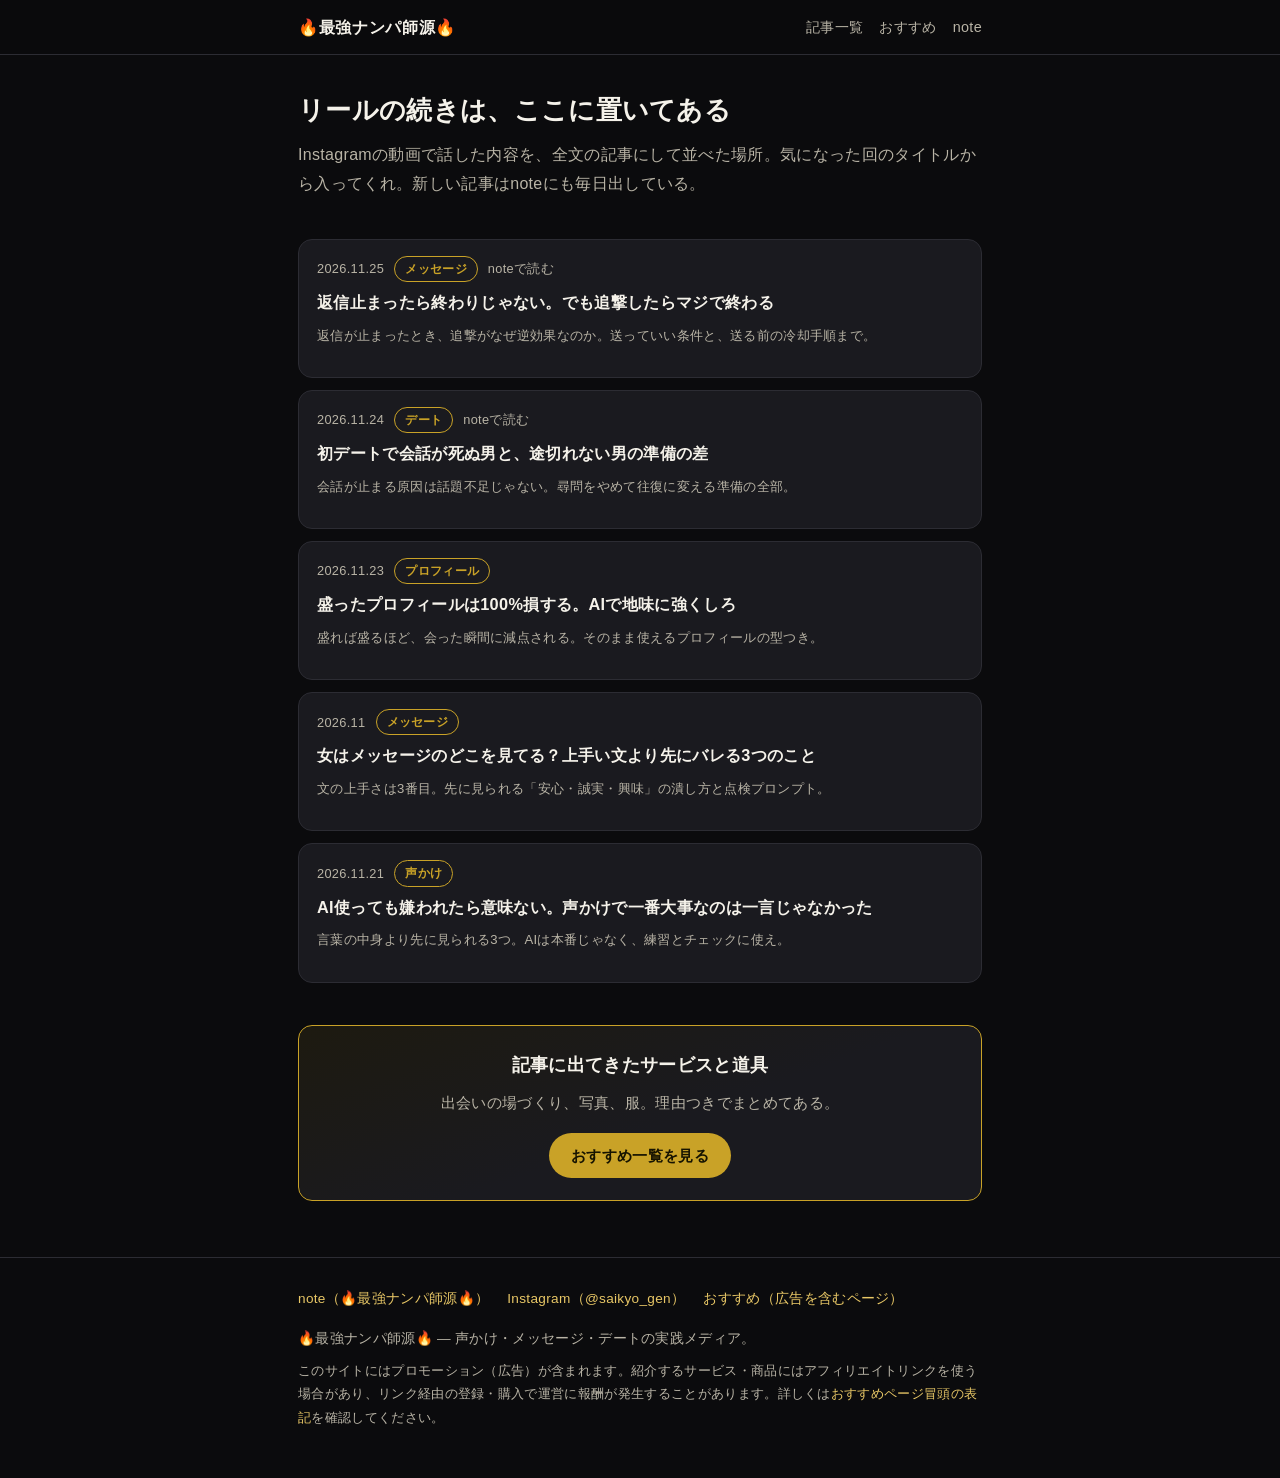
==== ig.html @ 68b794b4 "Add files via upload" ====
<!DOCTYPE html>
<html lang="ja">
<head>
<meta charset="UTF-8">
<meta name="viewport" content="width=device-width, initial-scale=1">
<title>リールの続き、全記事ここにある｜🔥最強ナンパ師源🔥</title>
<meta name="description" content="Instagramのリールで話した内容の全文版。声かけ・メッセージ・プロフィール・デートの記事一覧。">
<link rel="stylesheet" href="style.css">
</head>
<body>

<header class="site-header">
  <div class="wrap">
    <a class="brand" href="index.html">🔥最強ナンパ師源🔥</a>
    <nav class="site-nav">
      <a href="ig.html">記事一覧</a>
      <a href="products.html">おすすめ</a>
      <a href="https://note.com/light_clover973">note</a>
    </nav>
  </div>
</header>

<main class="wrap">

  <section class="page-head">
    <h1>リールの続きは、ここに置いてある</h1>
    <p class="lead">Instagramの動画で話した内容を、全文の記事にして並べた場所。気になった回のタイトルから入ってくれ。新しい記事はnoteにも毎日出している。</p>
  </section>

  <section class="section">
    <ul class="article-list">
      <li class="article-item">
        <a href="https://note.com/light_clover973/n/n527f3f31059d">
          <div class="article-meta"><time>2026.11.25</time><span class="cat">メッセージ</span><span>noteで読む</span></div>
          <span class="article-title">返信止まったら終わりじゃない。でも追撃したらマジで終わる</span>
          <p class="article-note">返信が止まったとき、追撃がなぜ逆効果なのか。送っていい条件と、送る前の冷却手順まで。</p>
        </a>
      </li>
      <li class="article-item">
        <a href="https://note.com/light_clover973/n/nc591de1a2098">
          <div class="article-meta"><time>2026.11.24</time><span class="cat">デート</span><span>noteで読む</span></div>
          <span class="article-title">初デートで会話が死ぬ男と、途切れない男の準備の差</span>
          <p class="article-note">会話が止まる原因は話題不足じゃない。尋問をやめて往復に変える準備の全部。</p>
        </a>
      </li>
      <li class="article-item">
        <a href="articles/article3.html">
          <div class="article-meta"><time>2026.11.23</time><span class="cat">プロフィール</span></div>
          <span class="article-title">盛ったプロフィールは100%損する。AIで地味に強くしろ</span>
          <p class="article-note">盛れば盛るほど、会った瞬間に減点される。そのまま使えるプロフィールの型つき。</p>
        </a>
      </li>
      <li class="article-item">
        <a href="articles/article2.html">
          <div class="article-meta"><time>2026.11</time><span class="cat">メッセージ</span></div>
          <span class="article-title">女はメッセージのどこを見てる？上手い文より先にバレる3つのこと</span>
          <p class="article-note">文の上手さは3番目。先に見られる「安心・誠実・興味」の潰し方と点検プロンプト。</p>
        </a>
      </li>
      <li class="article-item">
        <a href="articles/article1.html">
          <div class="article-meta"><time>2026.11.21</time><span class="cat">声かけ</span></div>
          <span class="article-title">AI使っても嫌われたら意味ない。声かけで一番大事なのは一言じゃなかった</span>
          <p class="article-note">言葉の中身より先に見られる3つ。AIは本番じゃなく、練習とチェックに使え。</p>
        </a>
      </li>
    </ul>
  </section>

  <section class="section">
    <div class="funnel-card">
      <h3>記事に出てきたサービスと道具</h3>
      <p>出会いの場づくり、写真、服。理由つきでまとめてある。</p>
      <a class="btn" href="products.html">おすすめ一覧を見る</a>
    </div>
  </section>

</main>

<footer class="site-footer">
  <div class="wrap">
    <div class="foot-links">
      <a href="https://note.com/light_clover973">note（🔥最強ナンパ師源🔥）</a>
      <a href="https://www.instagram.com/saikyo_gen">Instagram（@saikyo_gen）</a>
      <a href="products.html">おすすめ（広告を含むページ）</a>
    </div>
    <p>🔥最強ナンパ師源🔥 — 声かけ・メッセージ・デートの実践メディア。</p>
    <p class="ad-note">このサイトにはプロモーション（広告）が含まれます。紹介するサービス・商品にはアフィリエイトリンクを使う場合があり、リンク経由の登録・購入で運営に報酬が発生することがあります。詳しくは<a href="products.html">おすすめページ冒頭の表記</a>を確認してください。</p>
  </div>
</footer>

</body>
</html>
---- style.css ----
/* 🔥最強ナンパ師源🔥 自前サイト
   黒背景 × 白文字 × 金アクセント。モバイルファースト、外部依存なし。 */

:root {
  --bg: #0b0b0d;
  --bg-soft: #141417;
  --bg-card: #1a1a1f;
  --line: #2c2c33;
  --text: #f5f2ea;
  --text-dim: #b9b4a6;
  --gold: #c9a227;
  --gold-bright: #e8c766;
  --radius: 14px;
}

* { box-sizing: border-box; }

html { -webkit-text-size-adjust: 100%; }

body {
  margin: 0;
  background: var(--bg);
  color: var(--text);
  font-family: "Hiragino Kaku Gothic ProN", "Hiragino Sans",
    "Noto Sans JP", "Yu Gothic UI", "Yu Gothic", Meiryo, sans-serif;
  font-size: 16px;
  line-height: 1.85;
  letter-spacing: 0.02em;
}

a { color: var(--gold-bright); text-decoration: none; }
a:hover { text-decoration: underline; }

img { max-width: 100%; height: auto; }

.wrap {
  max-width: 720px;
  margin: 0 auto;
  padding: 0 18px;
}

/* ---------- ヘッダー ---------- */
.site-header {
  border-bottom: 1px solid var(--line);
  background: rgba(11, 11, 13, 0.96);
  position: sticky;
  top: 0;
  z-index: 10;
}
.site-header .wrap {
  display: flex;
  align-items: center;
  justify-content: space-between;
  gap: 12px;
  padding-top: 12px;
  padding-bottom: 12px;
}
.brand {
  color: var(--text);
  font-weight: 800;
  font-size: 1.02rem;
  letter-spacing: 0.04em;
  white-space: nowrap;
}
.brand:hover { text-decoration: none; color: var(--gold-bright); }
.site-nav { display: flex; gap: 16px; font-size: 0.9rem; }
.site-nav a { color: var(--text-dim); }
.site-nav a:hover { color: var(--gold-bright); text-decoration: none; }

/* ---------- ヒーロー ---------- */
.hero {
  text-align: center;
  padding: 56px 0 40px;
}
.hero .flame { font-size: 2.4rem; line-height: 1; }
.hero h1 {
  margin: 14px 0 6px;
  font-size: 1.9rem;
  font-weight: 900;
  letter-spacing: 0.06em;
  line-height: 1.35;
}
.hero .tagline {
  color: var(--text-dim);
  font-size: 1.02rem;
  margin: 10px 0 0;
}
.hero .gold-dot {
  width: 9px; height: 9px; border-radius: 50%;
  background: var(--gold);
  margin: 22px auto 0;
}
.hero .cta-row {
  display: flex; gap: 10px; justify-content: center; flex-wrap: wrap;
  margin-top: 26px;
}

/* ---------- ボタン ---------- */
.btn {
  display: inline-block;
  background: var(--gold);
  color: #161300;
  font-weight: 800;
  padding: 12px 22px;
  border-radius: 999px;
  font-size: 0.95rem;
  line-height: 1.4;
}
.btn:hover { background: var(--gold-bright); text-decoration: none; }
.btn-ghost {
  background: transparent;
  color: var(--gold-bright);
  border: 1px solid var(--gold);
}
.btn-ghost:hover { background: rgba(201, 162, 39, 0.12); }
.btn-placeholder {
  display: inline-block;
  border: 1px dashed var(--line);
  color: var(--text-dim);
  padding: 12px 22px;
  border-radius: 999px;
  font-size: 0.9rem;
}

/* ---------- セクション ---------- */
.section { padding: 34px 0 8px; }
.section h2 {
  font-size: 1.3rem;
  font-weight: 900;
  letter-spacing: 0.05em;
  margin: 0 0 6px;
  padding-left: 12px;
  border-left: 4px solid var(--gold);
  line-height: 1.5;
}
.section .lead { color: var(--text-dim); margin: 8px 0 18px; font-size: 0.95rem; }

/* ---------- 約束 ---------- */
.promises { display: grid; gap: 12px; }
.promise {
  background: var(--bg-card);
  border: 1px solid var(--line);
  border-radius: var(--radius);
  padding: 16px 18px;
}
.promise .num {
  color: var(--gold);
  font-weight: 900;
  font-size: 0.85rem;
  letter-spacing: 0.12em;
}
.promise h3 { margin: 4px 0 6px; font-size: 1.05rem; }
.promise p { margin: 0; color: var(--text-dim); font-size: 0.93rem; }

/* ---------- 記事リスト ---------- */
.article-list { list-style: none; margin: 0; padding: 0; display: grid; gap: 12px; }
.article-item {
  background: var(--bg-card);
  border: 1px solid var(--line);
  border-radius: var(--radius);
  padding: 16px 18px;
}
.article-item a { color: var(--text); display: block; }
.article-item a:hover { text-decoration: none; }
.article-item a:hover .article-title { color: var(--gold-bright); }
.article-meta {
  display: flex; gap: 10px; align-items: center; flex-wrap: wrap;
  font-size: 0.8rem; color: var(--text-dim); margin-bottom: 6px;
}
.cat {
  color: var(--gold);
  border: 1px solid var(--gold);
  border-radius: 999px;
  padding: 1px 10px;
  font-size: 0.75rem;
  font-weight: 700;
}
.article-title { font-weight: 800; font-size: 1.02rem; line-height: 1.6; }
.article-note { font-size: 0.82rem; color: var(--text-dim); margin-top: 6px; }

/* ---------- 導線カード ---------- */
.funnel-card {
  background: linear-gradient(160deg, #1d1a10, var(--bg-card) 55%);
  border: 1px solid var(--gold);
  border-radius: var(--radius);
  padding: 22px 20px;
  text-align: center;
}
.funnel-card h3 { margin: 0 0 8px; font-size: 1.15rem; }
.funnel-card p { color: var(--text-dim); font-size: 0.93rem; margin: 0 0 16px; }

/* ---------- 記事本文 ---------- */
.article-body { padding: 30px 0 10px; }
.article-body .article-head { margin-bottom: 22px; }
.article-body h1 {
  font-size: 1.55rem;
  line-height: 1.5;
  font-weight: 900;
  margin: 10px 0 12px;
}
.article-body h2 {
  font-size: 1.22rem;
  font-weight: 900;
  margin: 38px 0 12px;
  padding-left: 12px;
  border-left: 4px solid var(--gold);
  line-height: 1.55;
}
.article-body h3 {
  font-size: 1.05rem;
  font-weight: 800;
  margin: 26px 0 8px;
  color: var(--gold-bright);
}
.article-body p { margin: 0 0 16px; }
.article-body ul, .article-body ol { margin: 0 0 16px; padding-left: 1.4em; }
.article-body li { margin-bottom: 6px; }
.article-body strong { color: #fff; }

.toc {
  background: var(--bg-soft);
  border: 1px solid var(--line);
  border-radius: var(--radius);
  padding: 16px 20px;
  margin: 0 0 28px;
}
.toc .toc-title { font-weight: 800; font-size: 0.9rem; color: var(--gold); margin-bottom: 8px; letter-spacing: 0.1em; }
.toc ul { margin: 0; padding-left: 1.3em; }
.toc li { margin-bottom: 4px; font-size: 0.93rem; }
.toc a { color: var(--text); }
.toc a:hover { color: var(--gold-bright); }

.prompt-box {
  background: #101014;
  border: 1px solid var(--gold);
  border-radius: var(--radius);
  padding: 16px 18px;
  margin: 0 0 20px;
  font-size: 0.93rem;
}
.prompt-box .prompt-label {
  color: var(--gold);
  font-weight: 800;
  font-size: 0.8rem;
  letter-spacing: 0.1em;
  display: block;
  margin-bottom: 6px;
}
.prompt-box p { margin: 0; }
.prompt-box pre {
  margin: 0;
  white-space: pre-wrap;
  word-break: break-word;
  font-family: inherit;
  font-size: 0.93rem;
  line-height: 1.8;
}

.article-foot-nav {
  border-top: 1px solid var(--line);
  margin-top: 40px;
  padding-top: 22px;
  display: grid;
  gap: 12px;
}

/* ---------- 商品ページ ---------- */
.disclosure {
  background: #221d0d;
  border: 1px solid var(--gold);
  border-radius: var(--radius);
  padding: 14px 18px;
  font-size: 0.9rem;
  margin: 26px 0;
}
.disclosure strong { color: var(--gold-bright); }

.product-list { display: grid; gap: 16px; padding-bottom: 10px; }
.product {
  background: var(--bg-card);
  border: 1px solid var(--line);
  border-radius: var(--radius);
  padding: 20px;
  position: relative;
}
.product .rank {
  position: absolute;
  top: -12px; left: 16px;
  background: var(--gold);
  color: #161300;
  font-weight: 900;
  font-size: 0.82rem;
  padding: 3px 12px;
  border-radius: 999px;
  letter-spacing: 0.06em;
}
.product h3 { margin: 8px 0 4px; font-size: 1.12rem; }
.product .kind { color: var(--text-dim); font-size: 0.82rem; margin-bottom: 10px; }
.product .reason { margin: 0 0 10px; }
.product .fit {
  background: var(--bg-soft);
  border-radius: 10px;
  padding: 10px 14px;
  font-size: 0.9rem;
  color: var(--text-dim);
  margin: 0 0 16px;
}
.product .fit strong { color: var(--gold-bright); }

/* ---------- フッター ---------- */
.site-footer {
  border-top: 1px solid var(--line);
  margin-top: 48px;
  padding: 28px 0 40px;
  color: var(--text-dim);
  font-size: 0.85rem;
}
.site-footer .foot-links { display: flex; gap: 18px; flex-wrap: wrap; margin-bottom: 14px; }
.site-footer p { margin: 0 0 8px; }
.site-footer .ad-note { font-size: 0.8rem; }

/* ---------- ページ見出し（下層） ---------- */
.page-head { padding: 36px 0 6px; }
.page-head h1 { font-size: 1.6rem; font-weight: 900; line-height: 1.5; margin: 0 0 10px; }
.page-head .lead { color: var(--text-dim); margin: 0; }

@media (min-width: 640px) {
  .hero h1 { font-size: 2.3rem; }
  .promises { grid-template-columns: 1fr 1fr 1fr; }
  .article-body h1 { font-size: 1.8rem; }
}
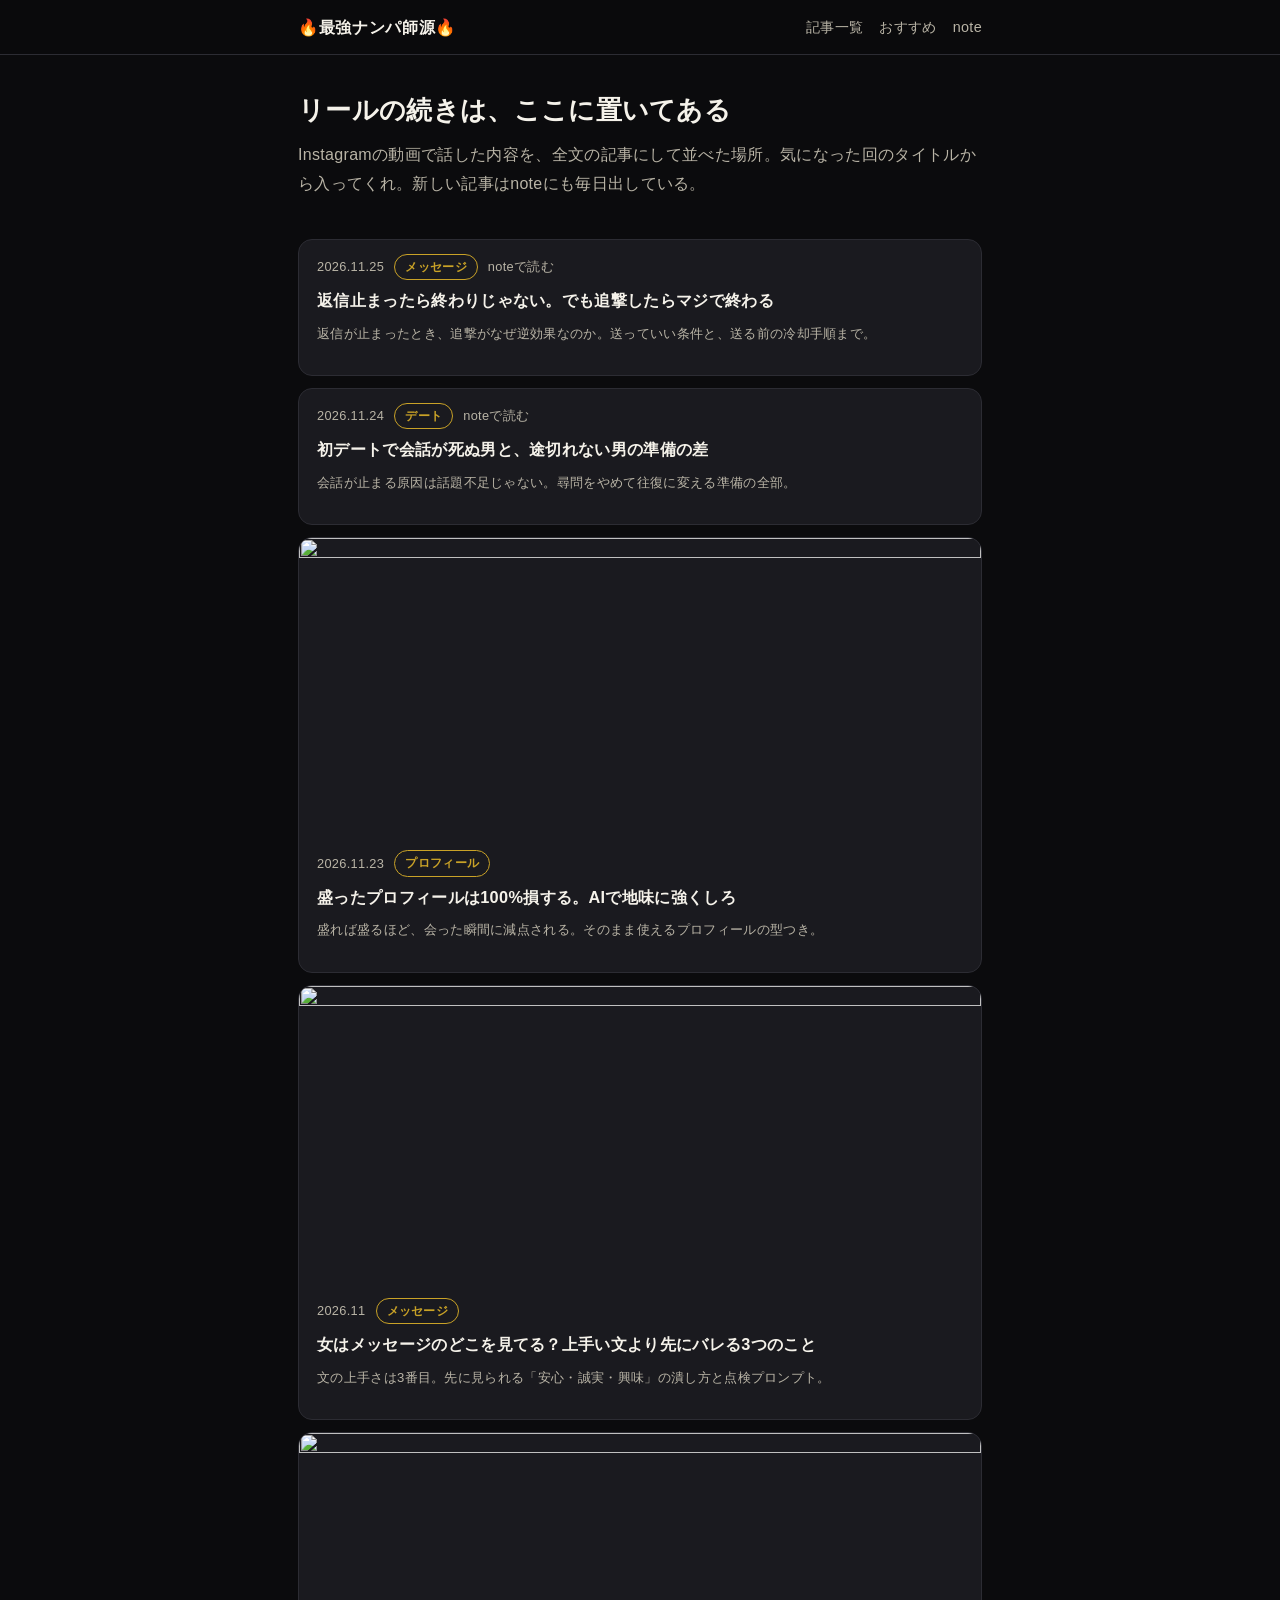
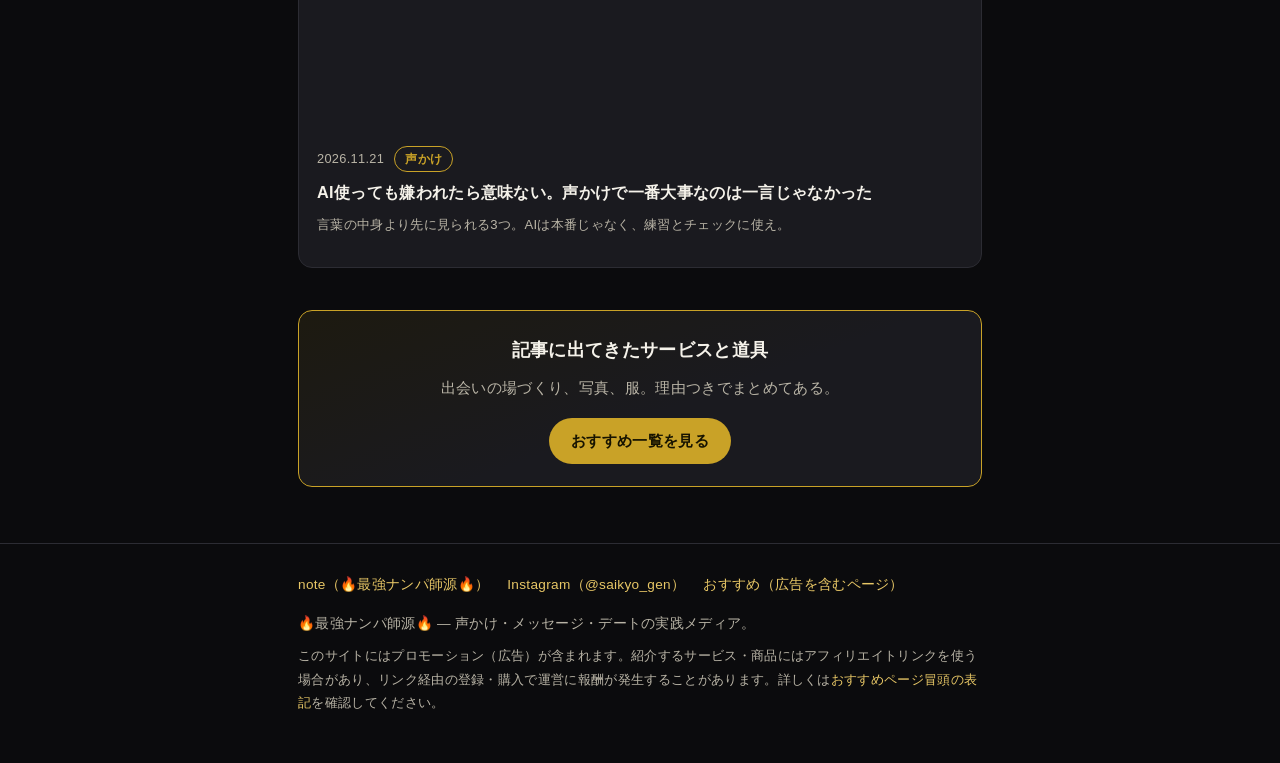
==== commit 90c3c073: "Add files via upload" ====
--- a/ig.html
+++ b/ig.html
@@ -29,46 +29,54 @@
 
   <section class="section">
     <ul class="article-list">
-      <li class="article-item">
+      <li class="article-item reveal">
         <a href="https://note.com/light_clover973/n/n527f3f31059d">
-          <div class="article-meta"><time>2026.11.25</time><span class="cat">メッセージ</span><span>noteで読む</span></div>
+          <div class="item-body"><div class="article-meta"><time>2026.11.25</time><span class="cat">メッセージ</span><span>noteで読む</span></div>
           <span class="article-title">返信止まったら終わりじゃない。でも追撃したらマジで終わる</span>
           <p class="article-note">返信が止まったとき、追撃がなぜ逆効果なのか。送っていい条件と、送る前の冷却手順まで。</p>
+          </div>
         </a>
       </li>
-      <li class="article-item">
+      <li class="article-item reveal">
         <a href="https://note.com/light_clover973/n/nc591de1a2098">
-          <div class="article-meta"><time>2026.11.24</time><span class="cat">デート</span><span>noteで読む</span></div>
+          <div class="item-body"><div class="article-meta"><time>2026.11.24</time><span class="cat">デート</span><span>noteで読む</span></div>
           <span class="article-title">初デートで会話が死ぬ男と、途切れない男の準備の差</span>
           <p class="article-note">会話が止まる原因は話題不足じゃない。尋問をやめて往復に変える準備の全部。</p>
+          </div>
         </a>
       </li>
-      <li class="article-item">
+      <li class="article-item reveal">
         <a href="articles/article3.html">
-          <div class="article-meta"><time>2026.11.23</time><span class="cat">プロフィール</span></div>
+          <img class="thumb" src="img/article3.webp" alt="" loading="lazy">
+          <div class="item-body"><div class="article-meta"><time>2026.11.23</time><span class="cat">プロフィール</span></div>
           <span class="article-title">盛ったプロフィールは100%損する。AIで地味に強くしろ</span>
           <p class="article-note">盛れば盛るほど、会った瞬間に減点される。そのまま使えるプロフィールの型つき。</p>
+          </div>
         </a>
       </li>
-      <li class="article-item">
+      <li class="article-item reveal">
         <a href="articles/article2.html">
-          <div class="article-meta"><time>2026.11</time><span class="cat">メッセージ</span></div>
+          <img class="thumb" src="img/article2.webp" alt="" loading="lazy">
+          <div class="item-body"><div class="article-meta"><time>2026.11</time><span class="cat">メッセージ</span></div>
           <span class="article-title">女はメッセージのどこを見てる？上手い文より先にバレる3つのこと</span>
           <p class="article-note">文の上手さは3番目。先に見られる「安心・誠実・興味」の潰し方と点検プロンプト。</p>
+          </div>
         </a>
       </li>
-      <li class="article-item">
+      <li class="article-item reveal">
         <a href="articles/article1.html">
-          <div class="article-meta"><time>2026.11.21</time><span class="cat">声かけ</span></div>
+          <img class="thumb" src="img/article1.webp" alt="" loading="lazy">
+          <div class="item-body"><div class="article-meta"><time>2026.11.21</time><span class="cat">声かけ</span></div>
           <span class="article-title">AI使っても嫌われたら意味ない。声かけで一番大事なのは一言じゃなかった</span>
           <p class="article-note">言葉の中身より先に見られる3つ。AIは本番じゃなく、練習とチェックに使え。</p>
+          </div>
         </a>
       </li>
     </ul>
   </section>
 
   <section class="section">
-    <div class="funnel-card">
+    <div class="funnel-card reveal">
       <h3>記事に出てきたサービスと道具</h3>
       <p>出会いの場づくり、写真、服。理由つきでまとめてある。</p>
       <a class="btn" href="products.html">おすすめ一覧を見る</a>
@@ -89,5 +97,6 @@
   </div>
 </footer>
 
+<script src="anim.js"></script>
 </body>
 </html>
--- a/style.css
+++ b/style.css
@@ -329,3 +329,88 @@
   .promises { grid-template-columns: 1fr 1fr 1fr; }
   .article-body h1 { font-size: 1.8rem; }
 }
+
+/* ---------- 動き・演出（2026-11-26追加） ---------- */
+/* ヒーロー画像：ゆっくりズームしながらフェードイン */
+.hero-visual {
+  border-radius: var(--radius);
+  overflow: hidden;
+  border: 1px solid var(--line);
+  margin-bottom: 30px;
+  position: relative;
+  animation: heroFade 1.6s ease-out both;
+}
+.hero-visual img {
+  display: block;
+  width: 100%;
+  aspect-ratio: 16 / 8;
+  object-fit: cover;
+  animation: kenburns 24s ease-in-out infinite alternate;
+}
+.hero-visual::after {
+  content: "";
+  position: absolute; inset: 0;
+  background: linear-gradient(180deg, transparent 55%, rgba(11,11,13,0.55));
+  pointer-events: none;
+}
+@keyframes kenburns {
+  from { transform: scale(1); }
+  to   { transform: scale(1.09); }
+}
+@keyframes heroFade {
+  from { opacity: 0; }
+  to   { opacity: 1; }
+}
+.hero h1, .hero .tagline, .hero .cta-row, .hero .flame, .hero .gold-dot {
+  animation: fadeUp 0.9s ease-out both;
+}
+.hero .tagline { animation-delay: 0.15s; }
+.hero .cta-row { animation-delay: 0.3s; }
+@keyframes fadeUp {
+  from { opacity: 0; transform: translateY(14px); }
+  to   { opacity: 1; transform: translateY(0); }
+}
+
+/* スクロールでふわっと現れる */
+.reveal {
+  opacity: 0;
+  transform: translateY(22px);
+  transition: opacity 0.8s ease, transform 0.8s ease;
+}
+.reveal.in { opacity: 1; transform: translateY(0); }
+
+/* 記事カードのサムネイル */
+.article-item { overflow: hidden; padding: 0; }
+.article-item a { padding: 0; }
+.article-item .thumb {
+  display: block;
+  width: 100%;
+  aspect-ratio: 16 / 7;
+  object-fit: cover;
+  transition: transform 0.6s ease, opacity 0.6s ease;
+}
+.article-item:hover .thumb { transform: scale(1.04); }
+.article-item .item-body { padding: 14px 18px 16px; }
+
+/* 記事ページのカバー画像 */
+.cover-img {
+  width: 100%;
+  aspect-ratio: 16 / 8;
+  object-fit: cover;
+  border-radius: var(--radius);
+  border: 1px solid var(--line);
+  margin: 4px 0 24px;
+  animation: heroFade 1.4s ease-out both;
+}
+
+/* ボタン・カードのホバーに動き */
+.btn { transition: background 0.25s ease, transform 0.25s ease; }
+.btn:hover { transform: translateY(-2px); }
+.promise, .product { transition: transform 0.3s ease, border-color 0.3s ease; }
+.promise:hover, .product:hover { transform: translateY(-3px); border-color: var(--gold); }
+
+@media (prefers-reduced-motion: reduce) {
+  .hero-visual img, .hero h1, .hero .tagline, .hero .cta-row,
+  .hero .flame, .hero .gold-dot, .cover-img { animation: none; }
+  .reveal { opacity: 1; transform: none; transition: none; }
+}
